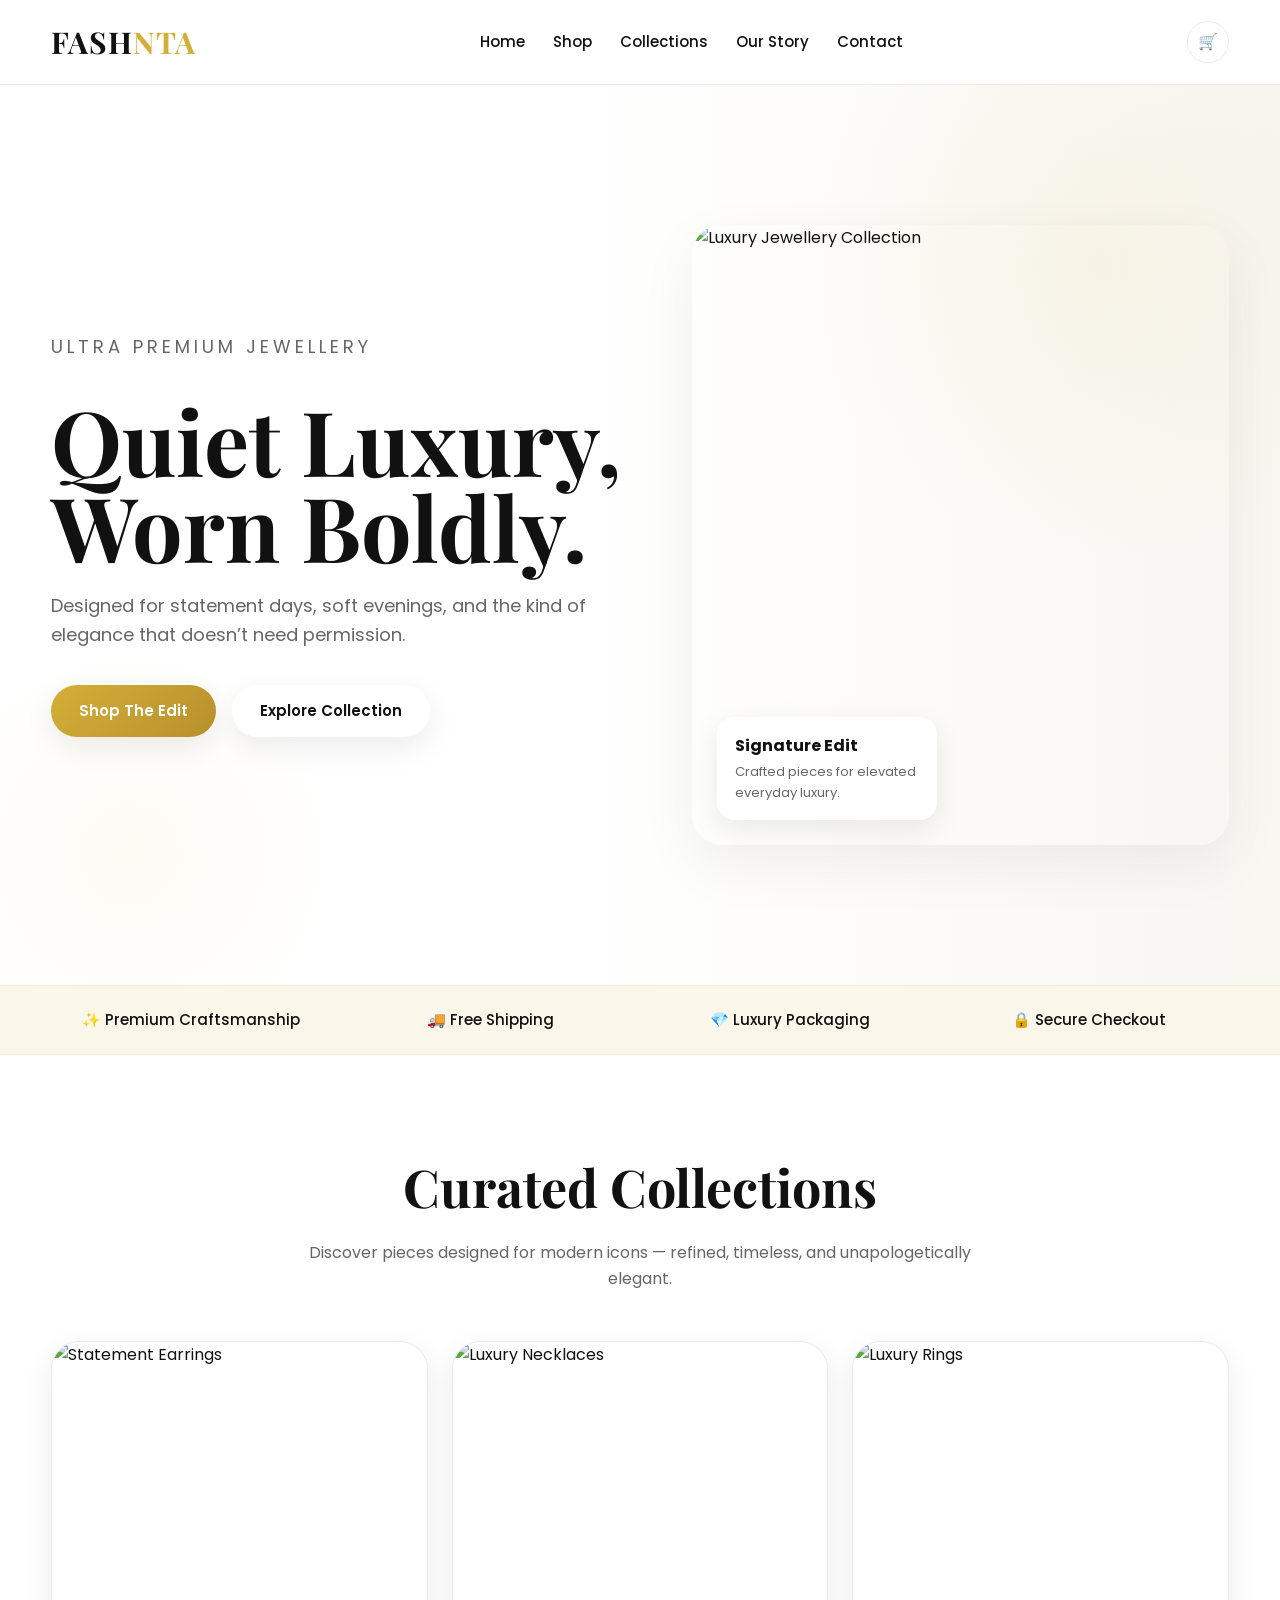
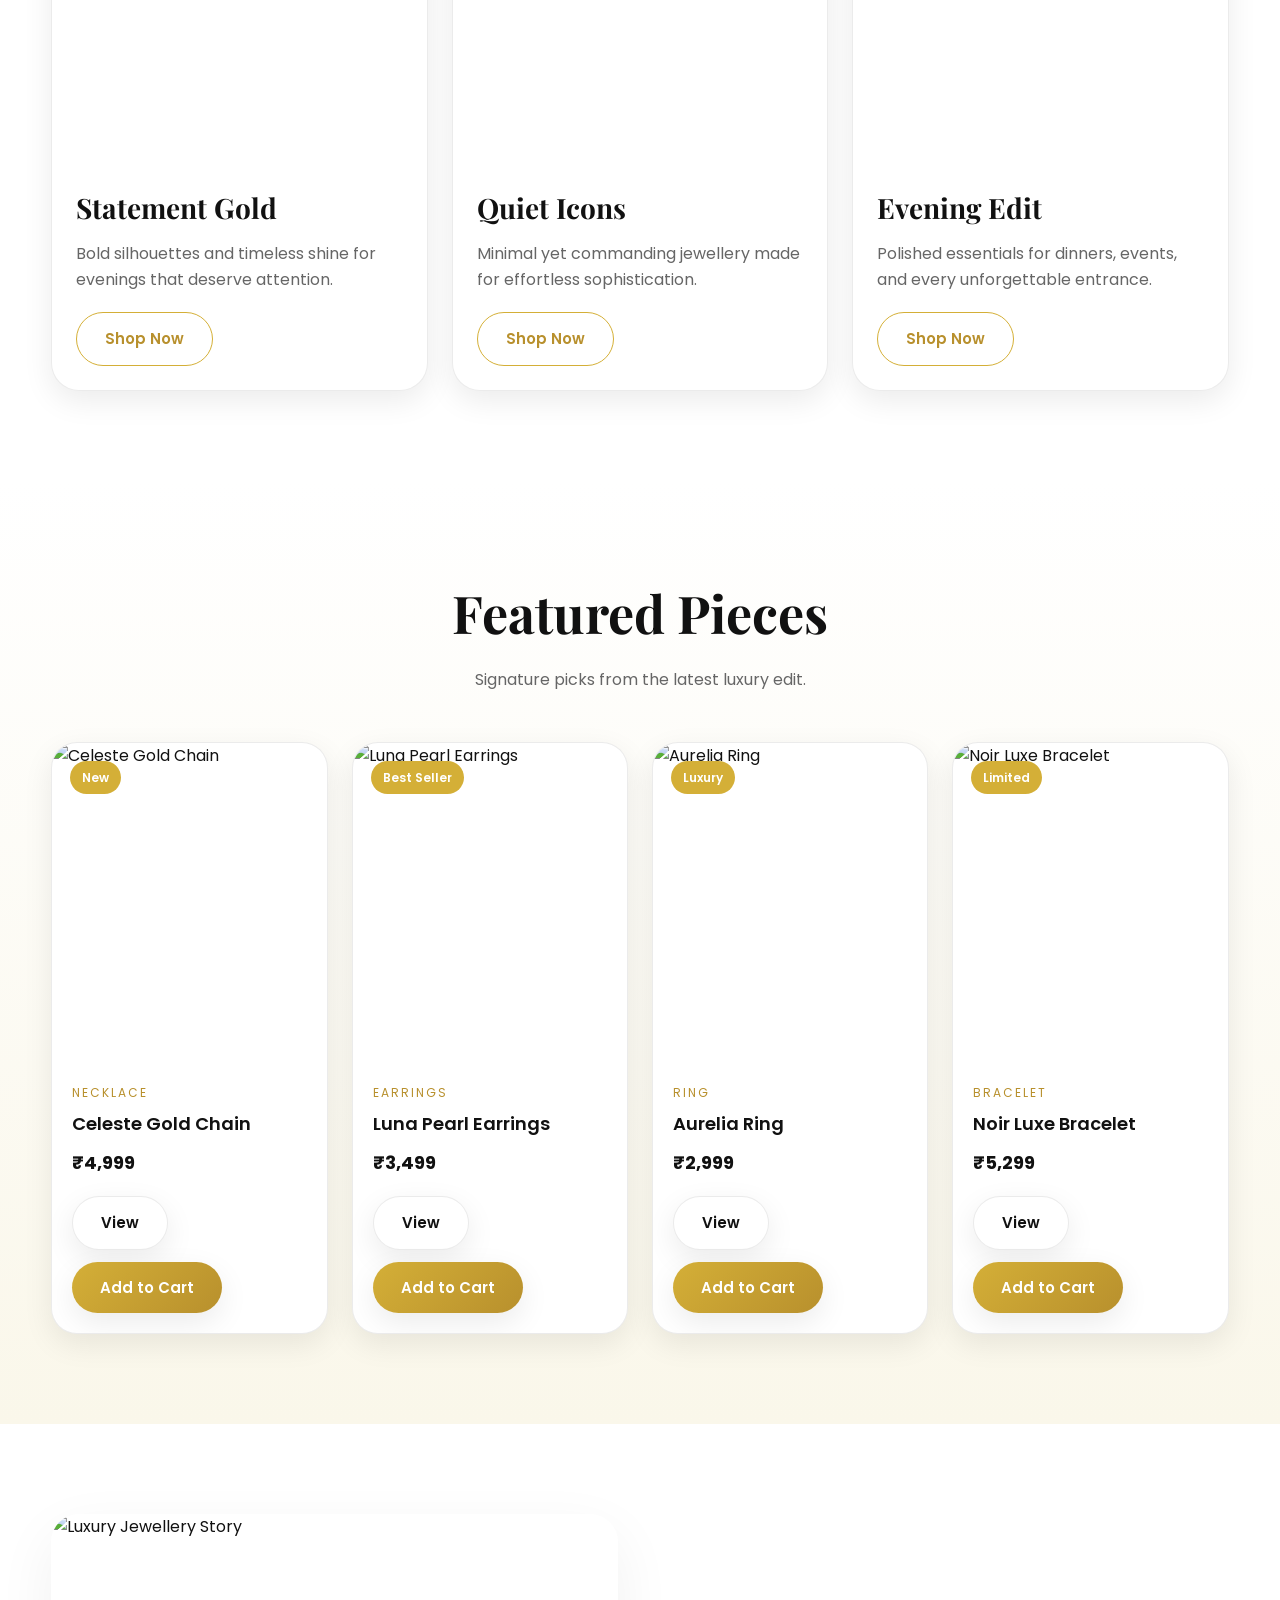
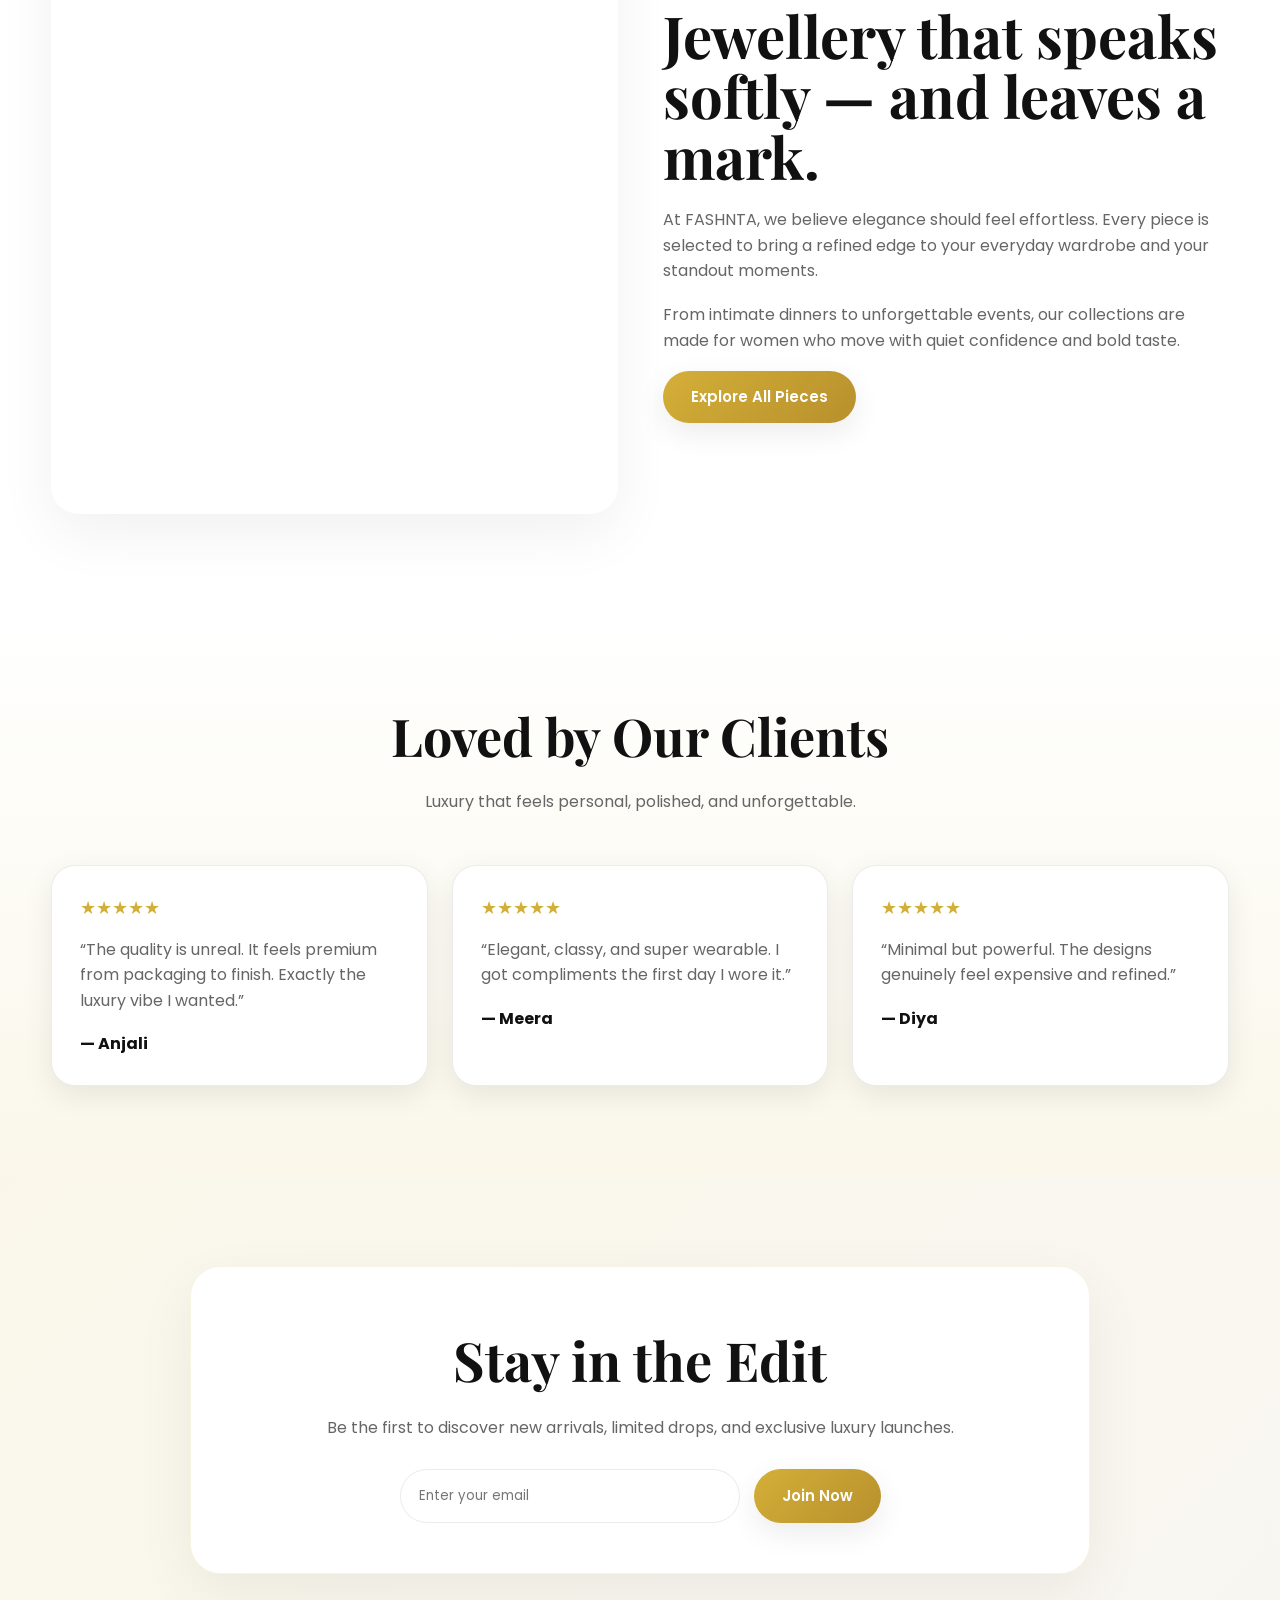
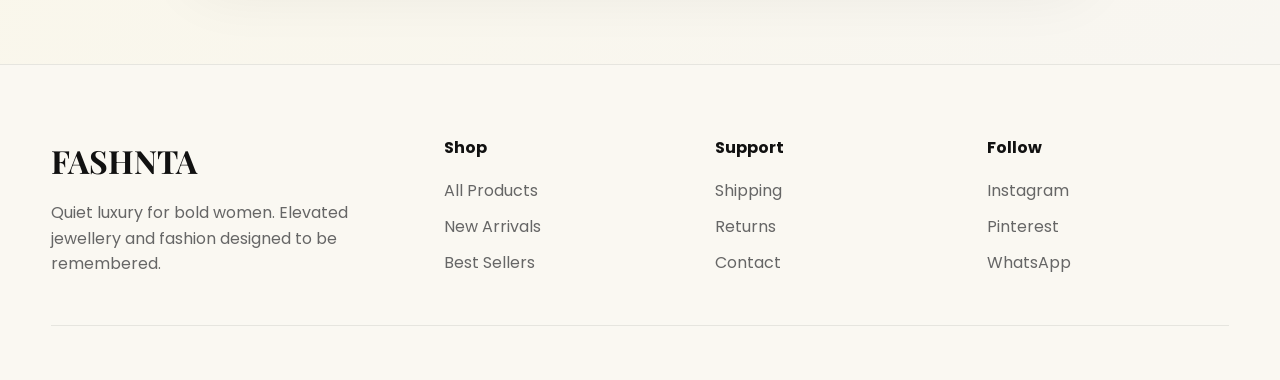
==== index.html @ 9083597f "Update index.html" ====
<!DOCTYPE html>
<html lang="en">
<head>
  <meta charset="UTF-8" />
  <meta name="viewport" content="width=device-width, initial-scale=1.0" />
  <title>FASHNTA | Quiet Luxury Jewellery</title>
  <meta name="description" content="Luxury jewellery and premium fashion pieces crafted for bold elegance." />
  <link rel="stylesheet" href="./style.css">
</head>
<body>

  <!-- =========================
       NAVBAR
  ========================= -->
  <nav class="navbar">
    <div class="nav-inner">
      <a href="index.html" class="logo">FASH<span>NTA</span></a>

      <div class="nav-links">
        <a href="index.html">Home</a>
        <a href="shop.html">Shop</a>
        <a href="#collections">Collections</a>
        <a href="#story">Our Story</a>
        <a href="#contact">Contact</a>
      </div>

      <div class="nav-icons">
        <a href="cart.html" class="nav-icon">🛒</a>
      </div>
    </div>
  </nav>

  <!-- =========================
       HERO
  ========================= -->
  <section class="hero">
    <div class="hero-inner">
      <div class="hero-content fade-up">
        <p class="hero-subtitle">ULTRA PREMIUM JEWELLERY</p>

        <h1>Quiet Luxury,<br>Worn Boldly.</h1>

        <p>
          Designed for statement days, soft evenings, and the kind of elegance
          that doesn’t need permission.
        </p>

        <div class="hero-buttons">
          <a href="shop.html" class="btn btn-primary">Shop The Edit</a>
          <a href="#collections" class="btn btn-secondary">Explore Collection</a>
        </div>
      </div>

      <div class="hero-image fade-up">
        <img src="assets/hero.jpg" alt="Luxury Jewellery Collection" />
        <div class="hero-badge">
          <h4>Signature Edit</h4>
          <p>Crafted pieces for elevated everyday luxury.</p>
        </div>
      </div>
    </div>
  </section>

  <!-- =========================
       FEATURE STRIP
  ========================= -->
  <section class="features-strip">
    <div class="features-grid">
      <div class="feature-item">✨ Premium Craftsmanship</div>
      <div class="feature-item">🚚 Free Shipping</div>
      <div class="feature-item">💎 Luxury Packaging</div>
      <div class="feature-item">🔒 Secure Checkout</div>
    </div>
  </section>

  <!-- =========================
       COLLECTIONS
  ========================= -->
  <section class="section" id="collections">
    <div class="container">
      <h2 class="section-title">Curated Collections</h2>
      <p class="section-subtitle">
        Discover pieces designed for modern icons — refined, timeless, and unapologetically elegant.
      </p>

      <div class="collections-grid">
        <div class="collection-card fade-up">
          <img src="assets/collection1.jpg" alt="Statement Earrings" />
          <div class="collection-content">
            <h3>Statement Gold</h3>
            <p>Bold silhouettes and timeless shine for evenings that deserve attention.</p>
            <a href="shop.html" class="btn btn-outline">Shop Now</a>
          </div>
        </div>

        <div class="collection-card fade-up">
          <img src="assets/collection2.jpg" alt="Luxury Necklaces" />
          <div class="collection-content">
            <h3>Quiet Icons</h3>
            <p>Minimal yet commanding jewellery made for effortless sophistication.</p>
            <a href="shop.html" class="btn btn-outline">Shop Now</a>
          </div>
        </div>

        <div class="collection-card fade-up">
          <img src="assets/collection3.jpg" alt="Luxury Rings" />
          <div class="collection-content">
            <h3>Evening Edit</h3>
            <p>Polished essentials for dinners, events, and every unforgettable entrance.</p>
            <a href="shop.html" class="btn btn-outline">Shop Now</a>
          </div>
        </div>
      </div>
    </div>
  </section>

  <!-- =========================
       FEATURED PRODUCTS
  ========================= -->
  <section class="section story-section">
    <div class="container">
      <h2 class="section-title">Featured Pieces</h2>
      <p class="section-subtitle">
        Signature picks from the latest luxury edit.
      </p>

      <div class="products-grid">
        <div class="product-card fade-up">
          <span class="product-badge">New</span>
          <img src="assets/product1.jpg" alt="Celeste Gold Chain" />
          <div class="product-info">
            <p class="product-category">Necklace</p>
            <h3 class="product-title">Celeste Gold Chain</h3>
            <p class="product-price">₹4,999</p>
            <div class="product-actions">
              <a href="product.html" class="btn btn-secondary">View</a>
              <button class="btn btn-primary">Add to Cart</button>
            </div>
          </div>
        </div>

        <div class="product-card fade-up">
          <span class="product-badge">Best Seller</span>
          <img src="assets/product2.jpg" alt="Luna Pearl Earrings" />
          <div class="product-info">
            <p class="product-category">Earrings</p>
            <h3 class="product-title">Luna Pearl Earrings</h3>
            <p class="product-price">₹3,499</p>
            <div class="product-actions">
              <a href="product.html" class="btn btn-secondary">View</a>
              <button class="btn btn-primary">Add to Cart</button>
            </div>
          </div>
        </div>

        <div class="product-card fade-up">
          <span class="product-badge">Luxury</span>
          <img src="assets/product3.jpg" alt="Aurelia Ring" />
          <div class="product-info">
            <p class="product-category">Ring</p>
            <h3 class="product-title">Aurelia Ring</h3>
            <p class="product-price">₹2,999</p>
            <div class="product-actions">
              <a href="product.html" class="btn btn-secondary">View</a>
              <button class="btn btn-primary">Add to Cart</button>
            </div>
          </div>
        </div>

        <div class="product-card fade-up">
          <span class="product-badge">Limited</span>
          <img src="assets/product4.jpg" alt="Noir Luxe Bracelet" />
          <div class="product-info">
            <p class="product-category">Bracelet</p>
            <h3 class="product-title">Noir Luxe Bracelet</h3>
            <p class="product-price">₹5,299</p>
            <div class="product-actions">
              <a href="product.html" class="btn btn-secondary">View</a>
              <button class="btn btn-primary">Add to Cart</button>
            </div>
          </div>
        </div>
      </div>
    </div>
  </section>

  <!-- =========================
       STORY SECTION
  ========================= -->
  <section class="section" id="story">
    <div class="container">
      <div class="story-grid">
        <div class="story-image fade-up">
          <img src="assets/story.jpg" alt="Luxury Jewellery Story" />
        </div>

        <div class="story-content fade-up">
          <h2>Jewellery that speaks softly — and leaves a mark.</h2>
          <p>
            At FASHNTA, we believe elegance should feel effortless. Every piece is selected to bring a refined edge to your everyday wardrobe and your standout moments.
          </p>
          <p>
            From intimate dinners to unforgettable events, our collections are made for women who move with quiet confidence and bold taste.
          </p>
          <a href="shop.html" class="btn btn-primary">Explore All Pieces</a>
        </div>
      </div>
    </div>
  </section>

  <!-- =========================
       TESTIMONIALS
  ========================= -->
  <section class="section story-section">
    <div class="container">
      <h2 class="section-title">Loved by Our Clients</h2>
      <p class="section-subtitle">
        Luxury that feels personal, polished, and unforgettable.
      </p>

      <div class="testimonials-grid">
        <div class="testimonial-card fade-up">
          <div class="testimonial-stars">★★★★★</div>
          <p>
            “The quality is unreal. It feels premium from packaging to finish. Exactly the luxury vibe I wanted.”
          </p>
          <h4>— Anjali</h4>
        </div>

        <div class="testimonial-card fade-up">
          <div class="testimonial-stars">★★★★★</div>
          <p>
            “Elegant, classy, and super wearable. I got compliments the first day I wore it.”
          </p>
          <h4>— Meera</h4>
        </div>

        <div class="testimonial-card fade-up">
          <div class="testimonial-stars">★★★★★</div>
          <p>
            “Minimal but powerful. The designs genuinely feel expensive and refined.”
          </p>
          <h4>— Diya</h4>
        </div>
      </div>
    </div>
  </section>

  <!-- =========================
       NEWSLETTER
  ========================= -->
  <section class="section newsletter" id="contact">
    <div class="container">
      <div class="newsletter-box fade-up">
        <h2>Stay in the Edit</h2>
        <p>
          Be the first to discover new arrivals, limited drops, and exclusive luxury launches.
        </p>

        <form class="newsletter-form">
          <input type="email" placeholder="Enter your email" />
          <button type="submit" class="btn btn-primary">Join Now</button>
        </form>
      </div>
    </div>
  </section>

  <!-- =========================
       FOOTER
  ========================= -->
  <footer>
    <div class="footer-grid">
      <div class="footer-brand">
        <h2>FASHNTA</h2>
        <p>
          Quiet luxury for bold women. Elevated jewellery and fashion designed to be remembered.
        </p>
      </div>

      <div class="footer-col">
        <h4>Shop</h4>
        <a href="shop.html">All Products</a>
        <a href="#">New Arrivals</a>
        <a href="#">Best Sellers</a>
      </div>

      <div class="footer-col">
        <h4>Support</h4>
        <a href="#">Shipping</a>
        <a href="#">Returns</a>
        <a href="#">Contact</a>
      </div>

      <div class="footer-col">
        <h4>Follow</h4>
        <a href="#">Instagram</a>
        <a href="#">Pinterest</a>
        <a href="#">WhatsApp</a>
      </div>
    </div>

    <div class="footer-bottom">
      <p id="secretAdminTrigger" style="cursor: default;">© 2026 FASHNSTA</p>
    </div>
  </footer>

  <!-- =========================
       SECRET ADMIN LOGIN
  ========================= -->
  <script>
    let adminClickCount = 0;
    const secretTrigger = document.getElementById("secretAdminTrigger");

    if (secretTrigger) {
      secretTrigger.addEventListener("click", () => {
        adminClickCount++;

        if (adminClickCount >= 5) {
          window.location.href = "admin-login.html";
        }

        setTimeout(() => {
          adminClickCount = 0;
        }, 3000);
      });
    }
  </script>
<script>
document.addEventListener("DOMContentLoaded", () => {
  let clickCount = 0;
  let timer;

  const trigger = document.getElementById("secretAdminTrigger");

  if (trigger) {
    trigger.addEventListener("click", () => {
      clickCount++;

      clearTimeout(timer);
      timer = setTimeout(() => {
        clickCount = 0;
      }, 1500);

      if (clickCount >= 5) {
        clickCount = 0;
        window.location.href = "admin.html";
      }
    });
  }
});
</script>
</body>
</html>
---- style.css ----
/* =========================
   FASHNTA / LUXURY JEWELLERY
   FULL WHITE + GOLD CSS
========================= */

@import url('https://fonts.googleapis.com/css2?family=Playfair+Display:wght@500;600;700;800&family=Poppins:wght@300;400;500;600;700&display=swap');

:root {
  --bg: #ffffff;
  --bg-soft: #f8f6f1;
  --bg-gold-soft: #faf7ea;
  --text: #111111;
  --text-light: #666666;
  --text-fade: #888888;
  --gold: #d4af37;
  --gold-dark: #b8902d;
  --gold-soft: #e9d28b;
  --white: #ffffff;
  --black: #000000;
  --border: rgba(0, 0, 0, 0.08);
  --shadow: 0 10px 30px rgba(0, 0, 0, 0.08);
  --shadow-soft: 0 20px 60px rgba(0, 0, 0, 0.06);
  --radius: 22px;
  --transition: all 0.3s ease;
}

/* =========================
   RESET
========================= */
* {
  margin: 0;
  padding: 0;
  box-sizing: border-box;
}

html {
  scroll-behavior: smooth;
}

body {
  font-family: 'Poppins', sans-serif;
  background: var(--bg);
  color: var(--text);
  overflow-x: hidden;
  line-height: 1.6;
}

img {
  width: 100%;
  display: block;
  object-fit: cover;
}

a {
  text-decoration: none;
  color: inherit;
}

ul {
  list-style: none;
}

button,
input,
textarea,
select {
  font-family: inherit;
}

/* =========================
   GLOBAL CONTAINER
========================= */
.container {
  width: min(1200px, 92%);
  margin: 0 auto;
}

.section {
  padding: 90px 0;
}

.section-title {
  font-family: 'Playfair Display', serif;
  font-size: clamp(32px, 5vw, 52px);
  color: var(--text);
  margin-bottom: 12px;
  text-align: center;
}

.section-subtitle {
  text-align: center;
  max-width: 720px;
  margin: 0 auto 50px;
  color: var(--text-light);
  font-size: 16px;
}

/* =========================
   NAVBAR
========================= */
.navbar {
  width: 100%;
  position: sticky;
  top: 0;
  z-index: 999;
  background: rgba(255, 255, 255, 0.92);
  backdrop-filter: blur(12px);
  border-bottom: 1px solid var(--border);
}

.nav-inner {
  width: min(1200px, 92%);
  margin: 0 auto;
  display: flex;
  align-items: center;
  justify-content: space-between;
  padding: 18px 0;
}

.logo {
  font-family: 'Playfair Display', serif;
  font-size: 30px;
  font-weight: 700;
  color: var(--text);
  letter-spacing: 1px;
}

.logo span {
  color: var(--gold);
}

.nav-links {
  display: flex;
  align-items: center;
  gap: 28px;
}

.nav-links a {
  color: var(--text);
  font-size: 15px;
  font-weight: 500;
  transition: var(--transition);
}

.nav-links a:hover {
  color: var(--gold-dark);
}

.nav-icons {
  display: flex;
  align-items: center;
  gap: 16px;
}

.nav-icon {
  width: 42px;
  height: 42px;
  border-radius: 50%;
  border: 1px solid var(--border);
  display: grid;
  place-items: center;
  background: var(--white);
  transition: var(--transition);
  cursor: pointer;
}

.nav-icon:hover {
  background: var(--bg-gold-soft);
  border-color: rgba(212, 175, 55, 0.3);
}

/* =========================
   BUTTONS
========================= */
.btn,
button,
.hero-buttons a {
  display: inline-flex;
  align-items: center;
  justify-content: center;
  padding: 14px 28px;
  border-radius: 999px;
  font-weight: 600;
  font-size: 15px;
  border: none;
  cursor: pointer;
  transition: var(--transition);
}

.btn-primary {
  background: linear-gradient(135deg, var(--gold), var(--gold-dark));
  color: var(--white);
  box-shadow: var(--shadow);
}

.btn-primary:hover {
  transform: translateY(-3px);
  opacity: 0.95;
}

.btn-secondary {
  background: var(--white);
  color: var(--text);
  border: 1px solid var(--border);
  box-shadow: var(--shadow);
}

.btn-secondary:hover {
  background: var(--bg-soft);
  transform: translateY(-3px);
}

.btn-outline {
  background: transparent;
  border: 1px solid var(--gold);
  color: var(--gold-dark);
}

.btn-outline:hover {
  background: var(--gold);
  color: var(--white);
}

/* =========================
   HERO
========================= */
.hero {
  min-height: 100vh;
  display: flex;
  align-items: center;
  background: linear-gradient(to right, #ffffff 45%, #f8f6f1 100%);
  position: relative;
  overflow: hidden;
}

.hero::before {
  content: "";
  position: absolute;
  width: 600px;
  height: 600px;
  background: radial-gradient(circle, rgba(212, 175, 55, 0.08), transparent 70%);
  top: -120px;
  right: -120px;
  border-radius: 50%;
  z-index: 0;
}

.hero::after {
  content: "";
  position: absolute;
  width: 420px;
  height: 420px;
  background: radial-gradient(circle, rgba(212, 175, 55, 0.06), transparent 70%);
  bottom: -80px;
  left: -80px;
  border-radius: 50%;
  z-index: 0;
}

.hero-inner {
  width: min(1200px, 92%);
  margin: 0 auto;
  display: grid;
  grid-template-columns: 1.1fr 1fr;
  gap: 50px;
  align-items: center;
  position: relative;
  z-index: 1;
  padding: 80px 0;
}

.hero-content {
  max-width: 700px;
}

.hero-subtitle {
  letter-spacing: 4px;
  font-size: 13px;
  text-transform: uppercase;
  color: var(--gold-dark);
  margin-bottom: 24px;
}

.hero h1 {
  font-family: 'Playfair Display', serif;
  font-size: clamp(52px, 7vw, 92px);
  line-height: 0.95;
  margin-bottom: 24px;
  color: var(--text);
}

.hero p {
  font-size: 18px;
  color: var(--text-light);
  max-width: 560px;
  margin-bottom: 36px;
}

.hero-buttons {
  display: flex;
  gap: 16px;
  flex-wrap: wrap;
}

.hero-image {
  position: relative;
}

.hero-image img {
  border-radius: 30px;
  box-shadow: var(--shadow-soft);
  min-height: 620px;
  object-fit: cover;
}

.hero-badge {
  position: absolute;
  bottom: 25px;
  left: 25px;
  background: rgba(255, 255, 255, 0.92);
  backdrop-filter: blur(10px);
  padding: 16px 18px;
  border-radius: 18px;
  box-shadow: var(--shadow);
  max-width: 220px;
}

.hero-badge h4 {
  font-size: 16px;
  margin-bottom: 4px;
  color: var(--text);
}

.hero-badge p {
  font-size: 13px;
  color: var(--text-light);
  margin: 0;
}

/* =========================
   FEATURE STRIP
========================= */
.features-strip {
  background: var(--bg-gold-soft);
  border-top: 1px solid rgba(212, 175, 55, 0.15);
  border-bottom: 1px solid rgba(212, 175, 55, 0.15);
}

.features-grid {
  width: min(1200px, 92%);
  margin: 0 auto;
  display: grid;
  grid-template-columns: repeat(4, 1fr);
  gap: 20px;
  padding: 22px 0;
}

.feature-item {
  text-align: center;
  font-size: 15px;
  color: var(--text);
  font-weight: 500;
}

/* =========================
   COLLECTIONS / CATEGORIES
========================= */
.collections-grid {
  display: grid;
  grid-template-columns: repeat(3, 1fr);
  gap: 24px;
}

.collection-card {
  background: var(--white);
  border-radius: 28px;
  overflow: hidden;
  border: 1px solid var(--border);
  box-shadow: var(--shadow);
  transition: var(--transition);
}

.collection-card:hover {
  transform: translateY(-8px);
}

.collection-card img {
  height: 420px;
}

.collection-content {
  padding: 24px;
}

.collection-content h3 {
  font-family: 'Playfair Display', serif;
  font-size: 28px;
  margin-bottom: 10px;
  color: var(--text);
}

.collection-content p {
  color: var(--text-light);
  margin-bottom: 20px;
}

/* =========================
   PRODUCTS
========================= */
.products-grid {
  display: grid;
  grid-template-columns: repeat(4, 1fr);
  gap: 24px;
}

.product-card {
  background: var(--white);
  border-radius: 26px;
  overflow: hidden;
  border: 1px solid var(--border);
  box-shadow: var(--shadow);
  transition: var(--transition);
  position: relative;
}

.product-card:hover {
  transform: translateY(-8px);
}

.product-badge {
  position: absolute;
  top: 18px;
  left: 18px;
  background: var(--gold);
  color: var(--white);
  font-size: 12px;
  font-weight: 600;
  padding: 7px 12px;
  border-radius: 999px;
  z-index: 2;
}

.product-card img {
  height: 320px;
}

.product-info {
  padding: 20px;
}

.product-category {
  font-size: 12px;
  text-transform: uppercase;
  letter-spacing: 2px;
  color: var(--gold-dark);
  margin-bottom: 8px;
}

.product-title {
  font-size: 18px;
  font-weight: 600;
  color: var(--text);
  margin-bottom: 10px;
}

.product-price {
  font-size: 18px;
  font-weight: 700;
  color: var(--text);
  margin-bottom: 18px;
}

.product-actions {
  display: flex;
  gap: 12px;
  flex-wrap: wrap;
}

/* =========================
   STORY / ABOUT
========================= */
.story-section {
  background: linear-gradient(180deg, #fff, #faf7ea);
}

.story-grid {
  display: grid;
  grid-template-columns: 1fr 1fr;
  gap: 45px;
  align-items: center;
}

.story-image img {
  border-radius: 28px;
  min-height: 600px;
  box-shadow: var(--shadow-soft);
}

.story-content h2 {
  font-family: 'Playfair Display', serif;
  font-size: clamp(34px, 5vw, 58px);
  line-height: 1.05;
  margin-bottom: 20px;
}

.story-content p {
  color: var(--text-light);
  margin-bottom: 18px;
  font-size: 16px;
}

/* =========================
   TESTIMONIALS
========================= */
.testimonials-grid {
  display: grid;
  grid-template-columns: repeat(3, 1fr);
  gap: 24px;
}

.testimonial-card {
  background: var(--white);
  border-radius: 24px;
  padding: 28px;
  border: 1px solid var(--border);
  box-shadow: var(--shadow);
}

.testimonial-stars {
  color: var(--gold);
  font-size: 18px;
  margin-bottom: 14px;
}

.testimonial-card p {
  color: var(--text-light);
  margin-bottom: 18px;
}

.testimonial-card h4 {
  color: var(--text);
  font-size: 16px;
}

/* =========================
   NEWSLETTER
========================= */
.newsletter {
  background: linear-gradient(135deg, #faf7ea, #f8f6f1);
}

.newsletter-box {
  max-width: 900px;
  margin: 0 auto;
  background: var(--white);
  padding: 50px 40px;
  border-radius: 30px;
  text-align: center;
  border: 1px solid rgba(212, 175, 55, 0.15);
  box-shadow: var(--shadow-soft);
}

.newsletter-box h2 {
  font-family: 'Playfair Display', serif;
  font-size: clamp(32px, 5vw, 54px);
  margin-bottom: 12px;
}

.newsletter-box p {
  color: var(--text-light);
  margin-bottom: 28px;
}

.newsletter-form {
  display: flex;
  gap: 14px;
  justify-content: center;
  flex-wrap: wrap;
}

.newsletter-form input {
  width: 340px;
  max-width: 100%;
  padding: 16px 18px;
  border-radius: 999px;
  border: 1px solid var(--border);
  outline: none;
  background: var(--bg);
  color: var(--text);
}

/* =========================
   FOOTER
========================= */
footer {
  background: #faf8f2;
  border-top: 1px solid var(--border);
  padding: 70px 0 30px;
}

.footer-grid {
  width: min(1200px, 92%);
  margin: 0 auto;
  display: grid;
  grid-template-columns: 1.5fr 1fr 1fr 1fr;
  gap: 30px;
}

.footer-brand h2 {
  font-family: 'Playfair Display', serif;
  font-size: 32px;
  margin-bottom: 14px;
}

.footer-brand p {
  color: var(--text-light);
  max-width: 320px;
}

.footer-col h4 {
  font-size: 16px;
  margin-bottom: 18px;
  color: var(--text);
}

.footer-col a {
  display: block;
  color: var(--text-light);
  margin-bottom: 10px;
  transition: var(--transition);
}

.footer-col a:hover {
  color: var(--gold-dark);
}

.footer-bottom {
  width: min(1200px, 92%);
  margin: 40px auto 0;
  padding-top: 24px;
  border-top: 1px solid var(--border);
  text-align: center;
  color: var(--text-fade);
  font-size: 14px;
}

/* =========================
   SECRET ADMIN TRIGGER
========================= */
#secretAdminTrigger {
  cursor: default;
  transition: var(--transition);
}

#secretAdminTrigger:hover {
  color: var(--gold-dark);
}

/* =========================
   SHOP PAGE
========================= */
.page-hero {
  padding: 100px 0 60px;
  background: linear-gradient(180deg, #fff, #faf7ea);
  text-align: center;
}

.page-hero h1 {
  font-family: 'Playfair Display', serif;
  font-size: clamp(38px, 6vw, 68px);
  margin-bottom: 12px;
}

.page-hero p {
  color: var(--text-light);
  max-width: 700px;
  margin: 0 auto;
}

.filters-bar {
  display: flex;
  flex-wrap: wrap;
  gap: 16px;
  justify-content: space-between;
  align-items: center;
  margin-bottom: 30px;
}

.filters-bar select,
.filters-bar input {
  padding: 14px 16px;
  border-radius: 14px;
  border: 1px solid var(--border);
  background: var(--white);
  color: var(--text);
  outline: none;
}

/* =========================
   PRODUCT DETAIL
========================= */
.product-detail {
  padding: 90px 0;
}

.product-detail-grid {
  display: grid;
  grid-template-columns: 1fr 1fr;
  gap: 45px;
  align-items: start;
}

.product-gallery img {
  border-radius: 28px;
  box-shadow: var(--shadow-soft);
  min-height: 620px;
}

.product-detail-info h1 {
  font-family: 'Playfair Display', serif;
  font-size: clamp(34px, 5vw, 58px);
  margin-bottom: 14px;
}

.product-detail-price {
  font-size: 28px;
  font-weight: 700;
  color: var(--gold-dark);
  margin-bottom: 20px;
}

.product-detail-info p {
  color: var(--text-light);
  margin-bottom: 18px;
}

.qty-wrap {
  display: flex;
  align-items: center;
  gap: 14px;
  margin: 25px 0;
}

.qty-wrap input {
  width: 80px;
  padding: 12px;
  border-radius: 12px;
  border: 1px solid var(--border);
  text-align: center;
}

/* =========================
   CART / CHECKOUT
========================= */
.checkout-section,
.cart-section {
  padding: 80px 0;
}

.checkout-grid,
.cart-grid {
  display: grid;
  grid-template-columns: 1.1fr 0.9fr;
  gap: 30px;
}

.checkout-card,
.cart-card,
.summary-card {
  background: var(--white);
  border-radius: 26px;
  border: 1px solid var(--border);
  box-shadow: var(--shadow);
  padding: 28px;
}

.checkout-card h2,
.summary-card h2,
.cart-card h2 {
  font-family: 'Playfair Display', serif;
  margin-bottom: 20px;
}

.checkout-card input,
.checkout-card textarea,
.checkout-card select {
  width: 100%;
  padding: 15px 16px;
  margin-bottom: 14px;
  border-radius: 14px;
  border: 1px solid var(--border);
  outline: none;
  background: var(--bg);
}

.summary-row {
  display: flex;
  justify-content: space-between;
  margin-bottom: 14px;
  color: var(--text-light);
}

.summary-total {
  display: flex;
  justify-content: space-between;
  font-size: 20px;
  font-weight: 700;
  margin-top: 22px;
  padding-top: 18px;
  border-top: 1px solid var(--border);
  color: var(--text);
}

/* =========================
   ANIMATIONS
========================= */
.fade-up {
  opacity: 0;
  transform: translateY(40px);
  animation: fadeUp 0.8s ease forwards;
}

@keyframes fadeUp {
  to {
    opacity: 1;
    transform: translateY(0);
  }
}

/* =========================
   RESPONSIVE
========================= */
@media (max-width: 1100px) {
  .hero-inner,
  .story-grid,
  .product-detail-grid,
  .checkout-grid,
  .cart-grid {
    grid-template-columns: 1fr;
  }

  .products-grid {
    grid-template-columns: repeat(3, 1fr);
  }

  .collections-grid,
  .testimonials-grid {
    grid-template-columns: repeat(2, 1fr);
  }

  .footer-grid {
    grid-template-columns: repeat(2, 1fr);
  }

  .hero-image img,
  .story-image img,
  .product-gallery img {
    min-height: 500px;
  }
}

@media (max-width: 768px) {
  .nav-inner {
    flex-wrap: wrap;
    gap: 16px;
  }

  .nav-links {
    gap: 16px;
    flex-wrap: wrap;
  }

  .hero {
    min-height: auto;
  }

  .hero-inner {
    padding: 60px 0;
  }

  .hero h1 {
    font-size: clamp(42px, 11vw, 68px);
  }

  .hero p {
    font-size: 16px;
  }

  .features-grid,
  .products-grid,
  .collections-grid,
  .testimonials-grid,
  .footer-grid {
    grid-template-columns: 1fr;
  }

  .section {
    padding: 70px 0;
  }

  .newsletter-box {
    padding: 36px 22px;
  }

  .hero-image img,
  .story-image img,
  .product-gallery img {
    min-height: 380px;
  }
}

@media (max-width: 480px) {
  .btn,
  button,
  .hero-buttons a {
    width: 100%;
  }

  .hero-buttons {
    flex-direction: column;
  }

  .nav-links {
    display: none;
  }

  .hero-subtitle {
    font-size: 11px;
    letter-spacing: 3px;
  }

  .section-title {
    font-size: 34px;
  }
}
/*********************************
  ADMIN PANEL - FASHNTA
*********************************/

.hidden {
  display: none !important;
}

.admin-body {
  margin: 0;
  padding: 0;
  font-family: Arial, sans-serif;
  background: #ffffff;
  color: #111;
}

/* LOGIN */
.admin-login-screen {
  min-height: 100vh;
  display: flex;
  align-items: center;
  justify-content: center;
  background: linear-gradient(135deg, #ffffff, #f7f2e8);
  padding: 20px;
}

.admin-login-card {
  background: #fff;
  border: 1px solid #d4af37;
  border-radius: 20px;
  padding: 35px;
  width: 100%;
  max-width: 420px;
  box-shadow: 0 10px 35px rgba(0,0,0,0.08);
  text-align: center;
}

.admin-login-card h1 {
  margin-bottom: 10px;
  color: #111;
  font-size: 2rem;
}

.admin-login-card p {
  color: #666;
  margin-bottom: 20px;
}

.admin-login-card input {
  width: 100%;
  padding: 14px 16px;
  margin-bottom: 15px;
  border: 1px solid #ddd;
  border-radius: 12px;
  outline: none;
  font-size: 1rem;
  box-sizing: border-box;
}

.admin-login-card input:focus {
  border-color: #d4af37;
}

.admin-login-card button {
  width: 100%;
  padding: 14px;
  border: none;
  border-radius: 12px;
  background: #d4af37;
  color: #111;
  font-weight: 700;
  font-size: 1rem;
  cursor: pointer;
  transition: 0.3s ease;
}

.admin-login-card button:hover {
  opacity: 0.9;
}

.admin-error {
  color: red;
  margin-top: 12px;
  font-size: 0.95rem;
}

/* PANEL */
.admin-panel {
  padding: 25px;
  background: #fff;
  min-height: 100vh;
}

.admin-header {
  display: flex;
  justify-content: space-between;
  align-items: center;
  gap: 20px;
  margin-bottom: 25px;
  flex-wrap: wrap;
}

.admin-header h1 {
  margin: 0;
  color: #111;
}

.admin-header p {
  margin: 5px 0 0;
  color: #777;
}

.logout-btn {
  padding: 12px 18px;
  border: none;
  border-radius: 12px;
  background: #111;
  color: #fff;
  cursor: pointer;
  font-weight: 600;
}

/* STATS */
.admin-stats {
  display: grid;
  grid-template-columns: repeat(auto-fit, minmax(180px, 1fr));
  gap: 18px;
  margin-bottom: 25px;
}

.stat-card {
  background: #fff;
  border: 1px solid #e8d9a5;
  border-radius: 18px;
  padding: 20px;
  box-shadow: 0 8px 25px rgba(0,0,0,0.04);
}

.stat-card h3 {
  margin: 0 0 10px;
  color: #666;
  font-size: 1rem;
}

.stat-card p {
  margin: 0;
  font-size: 2rem;
  font-weight: bold;
  color: #111;
}

/* TOOLBAR */
.admin-toolbar {
  display: flex;
  gap: 15px;
  flex-wrap: wrap;
  margin-bottom: 20px;
}

.admin-toolbar input {
  flex: 1;
  min-width: 250px;
  padding: 14px 16px;
  border: 1px solid #ddd;
  border-radius: 12px;
  outline: none;
}

.admin-toolbar button {
  padding: 14px 20px;
  border: none;
  border-radius: 12px;
  background: #d4af37;
  color: #111;
  font-weight: 700;
  cursor: pointer;
}

/* TABLE */
.orders-table-wrap {
  width: 100%;
  overflow-x: auto;
  border: 1px solid #eee;
  border-radius: 18px;
  background: #fff;
  box-shadow: 0 8px 25px rgba(0,0,0,0.04);
}

.orders-table {
  width: 100%;
  border-collapse: collapse;
  min-width: 1200px;
}

.orders-table thead {
  background: #111;
  color: #fff;
}

.orders-table th,
.orders-table td {
  padding: 15px;
  text-align: left;
  border-bottom: 1px solid #f0f0f0;
  vertical-align: top;
}

.orders-table tbody tr:hover {
  background: #faf8f2;
}

.empty-row {
  text-align: center;
  color: #777;
  padding: 40px !important;
}

/* ACTIONS */
.status-select {
  padding: 10px 12px;
  border-radius: 10px;
  border: 1px solid #ddd;
  outline: none;
}

.action-buttons {
  display: flex;
  gap: 10px;
}

.delete-btn {
  padding: 10px 14px;
  border: none;
  border-radius: 10px;
  background: #d9534f;
  color: white;
  cursor: pointer;
  font-weight: 600;
}

/* MOBILE */
@media (max-width: 768px) {
  .admin-panel {
    padding: 16px;
  }

  .admin-login-card {
    padding: 25px;
  }

  .stat-card p {
    font-size: 1.6rem;
  }
}
#secretAdminTrigger {
  position: fixed;
  bottom: 5px;
  right: 5px;
  width: 15px;
  height: 15px;
  opacity: 0;
  z-index: 9999;
}
.admin-hidden {
  display: none !important;
}
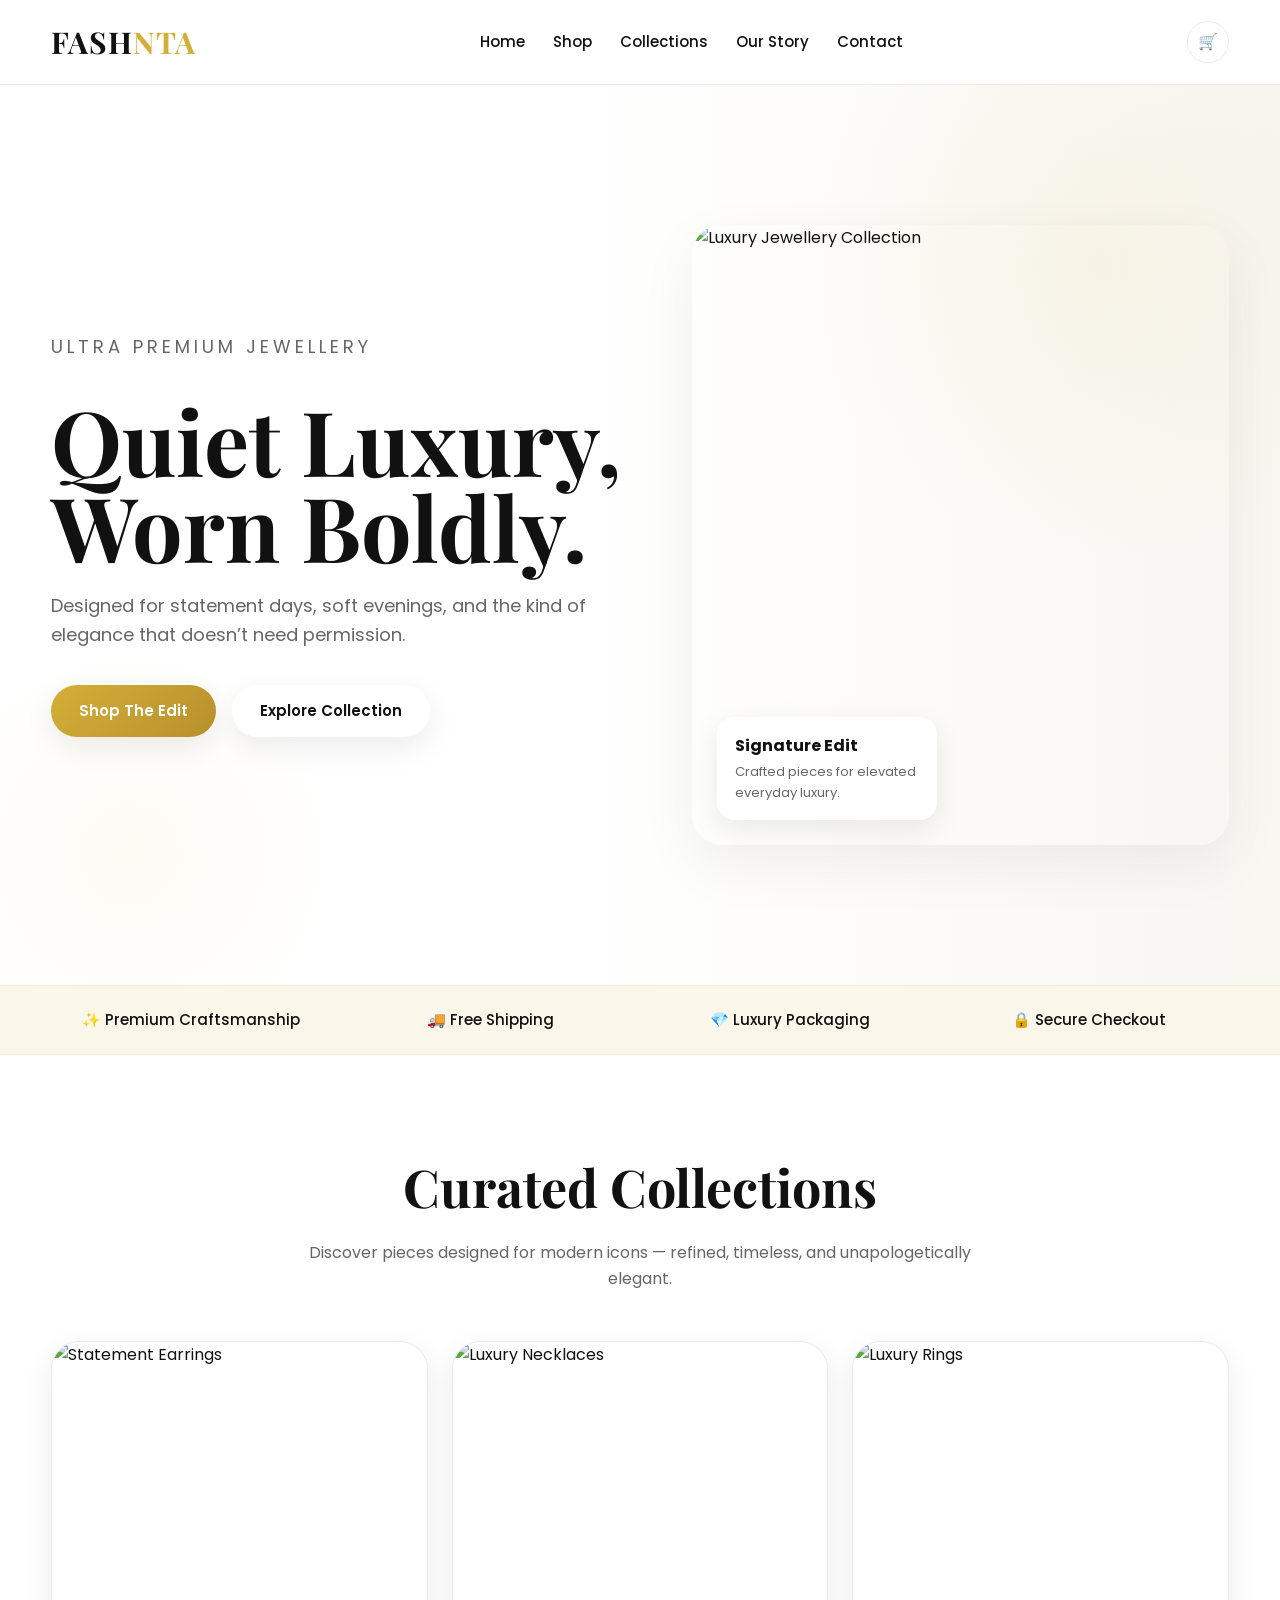
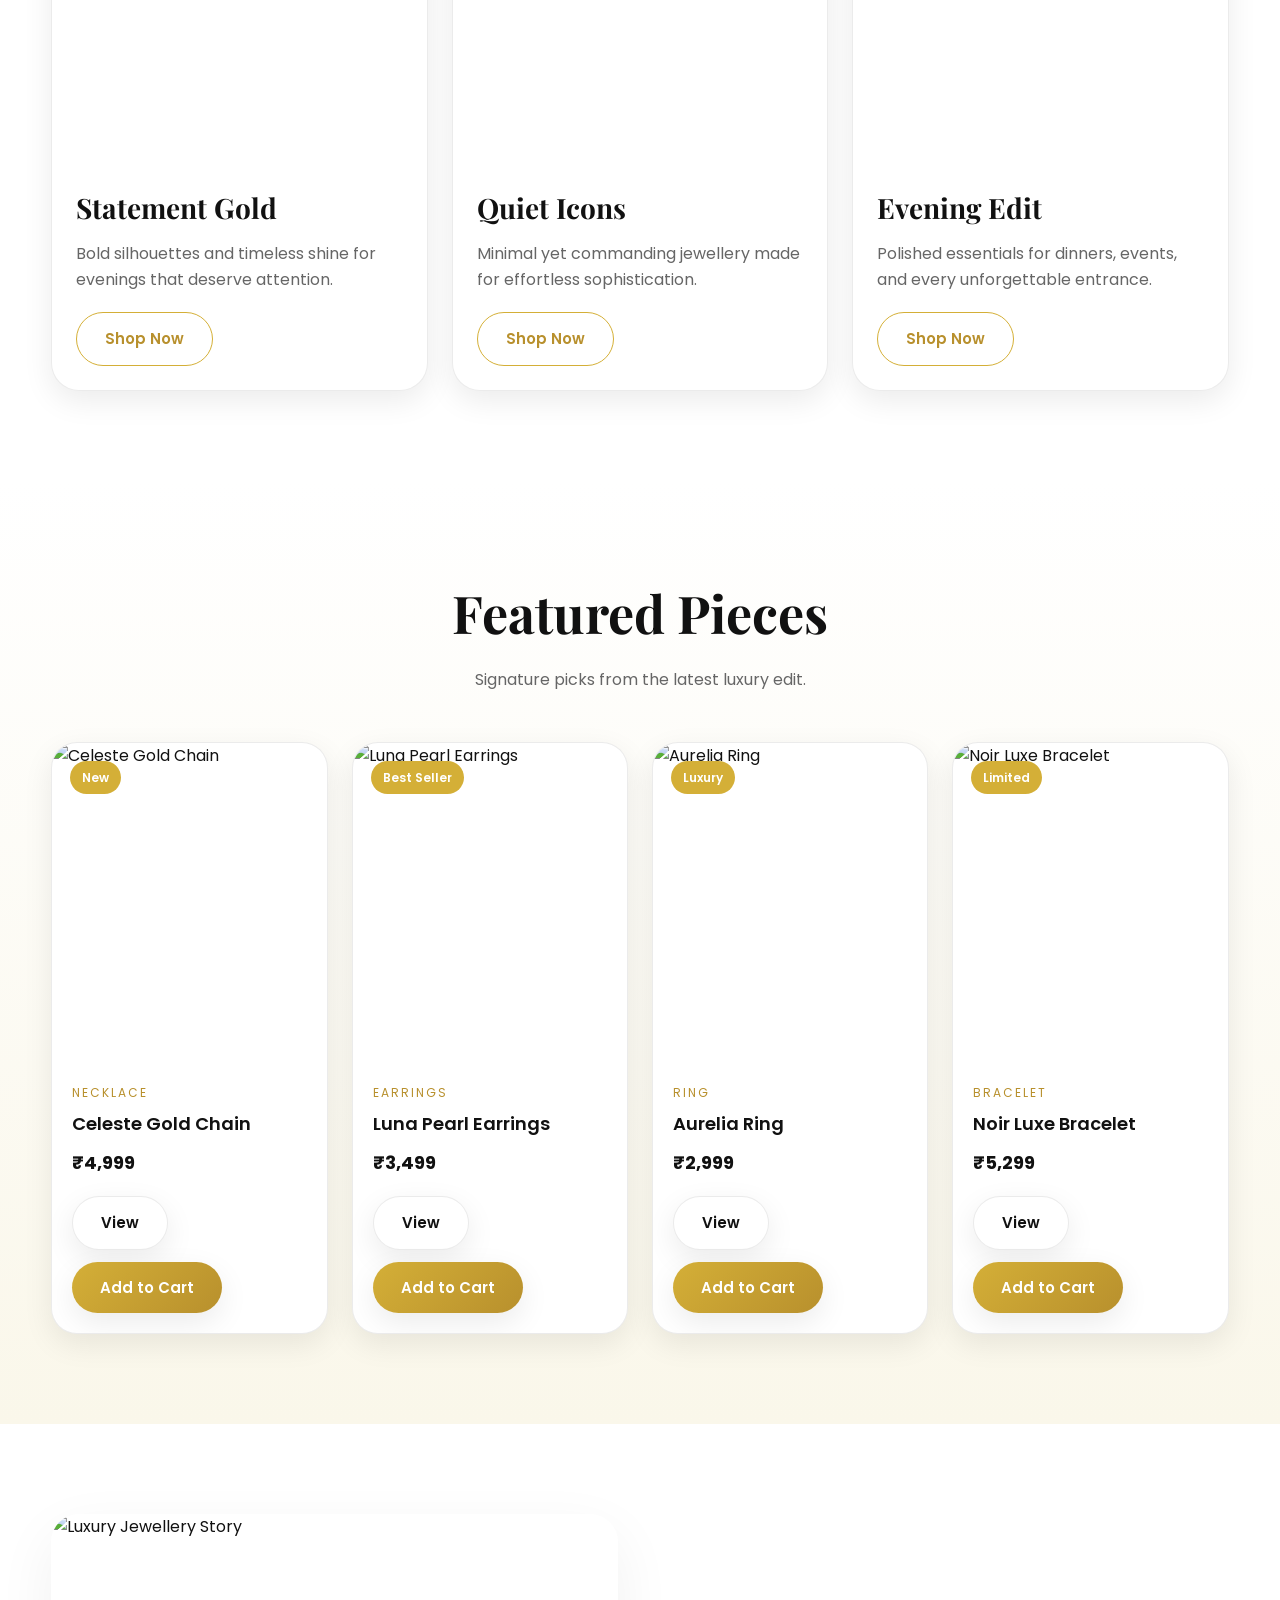
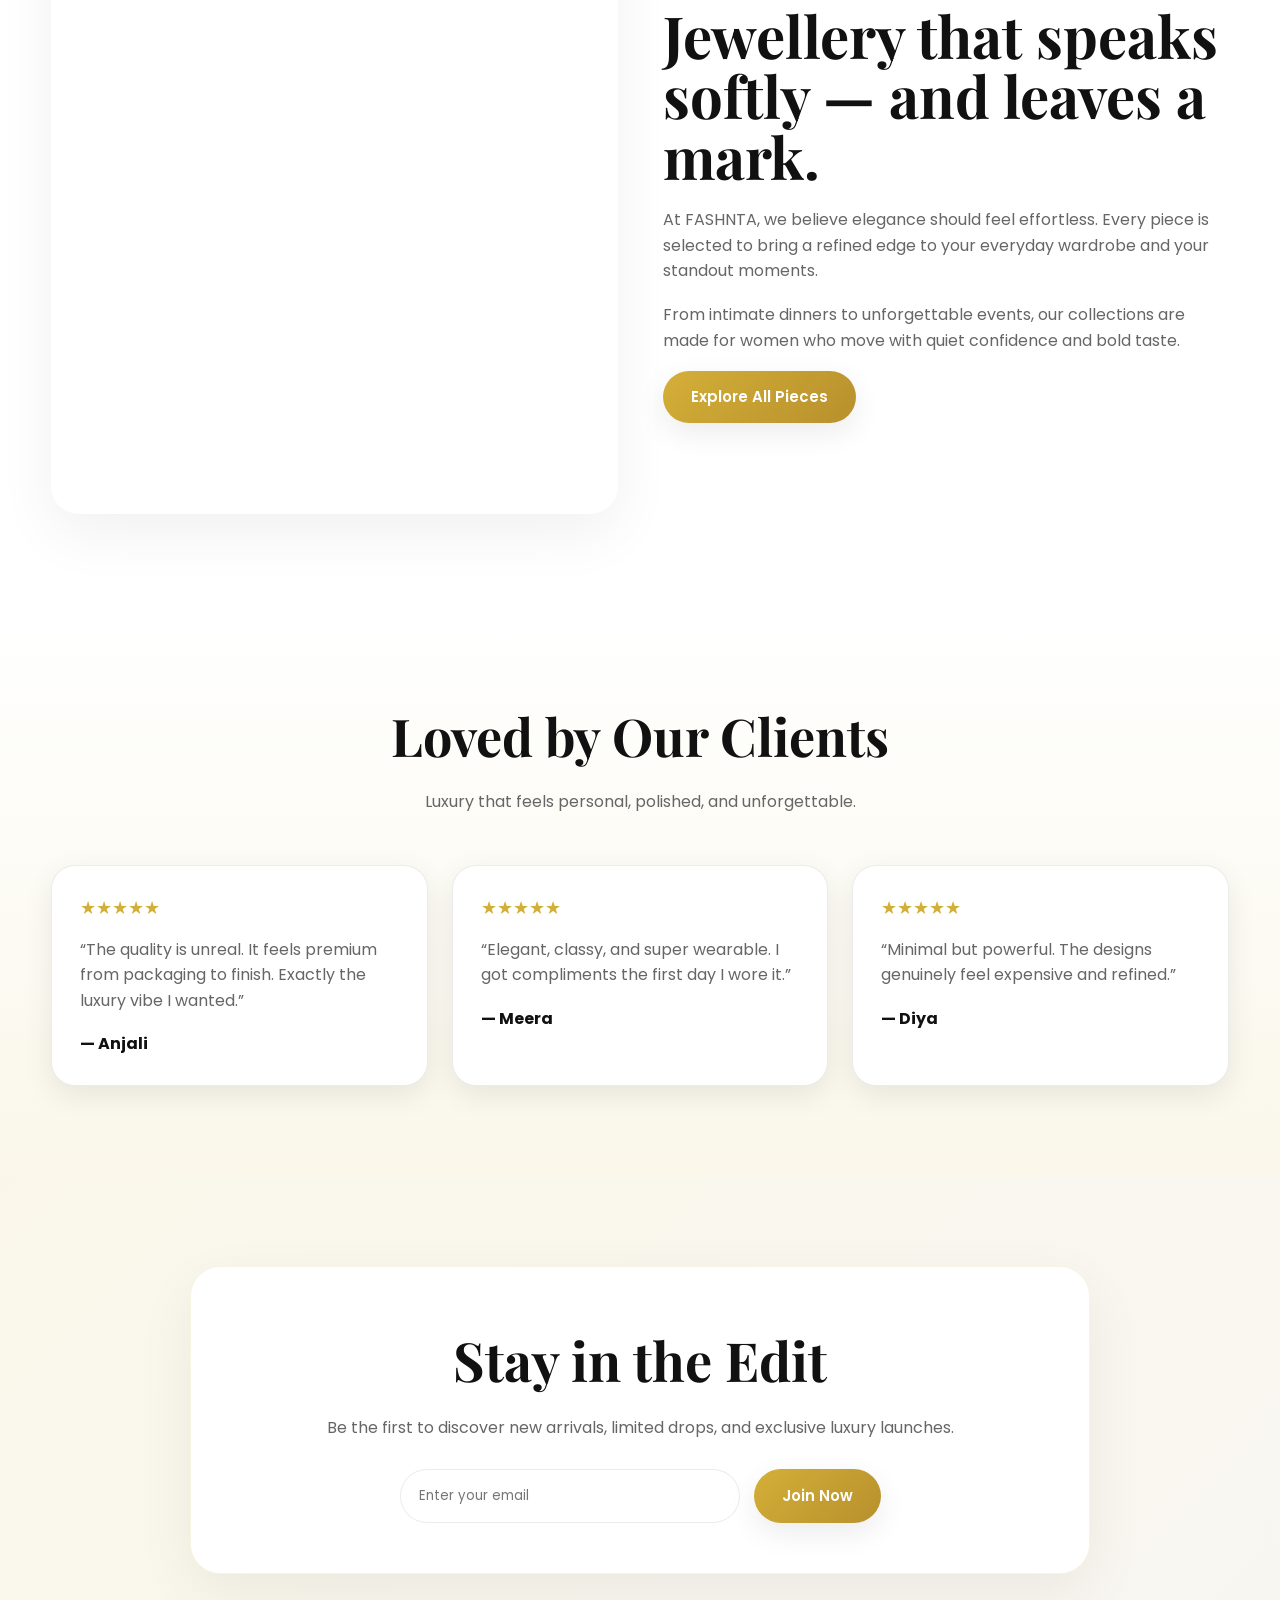
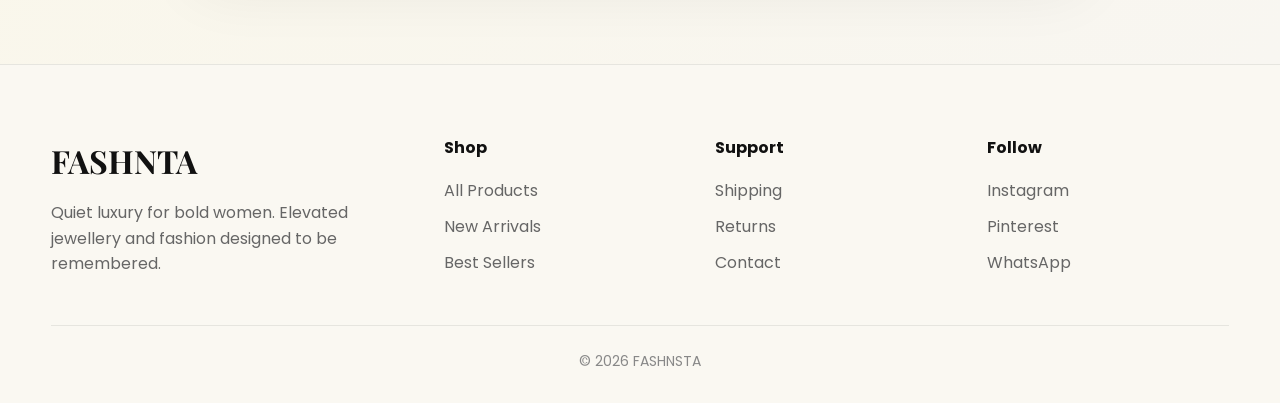
==== commit 3cb3dbc4: "Update index.html" ====
--- a/index.html
+++ b/index.html
@@ -307,46 +307,28 @@
   <!-- =========================
        SECRET ADMIN LOGIN
   ========================= -->
-  <script>
-    let adminClickCount = 0;
-    const secretTrigger = document.getElementById("secretAdminTrigger");
-
-    if (secretTrigger) {
-      secretTrigger.addEventListener("click", () => {
-        adminClickCount++;
-
-        if (adminClickCount >= 5) {
-          window.location.href = "admin-login.html";
-        }
-
-        setTimeout(() => {
-          adminClickCount = 0;
-        }, 3000);
-      });
+ <script>
+document.addEventListener("DOMContentLoaded", function () {
+  let clickCount = 0;
+  let clickTimer;
+
+  const secretTrigger = document.getElementById("secretAdminTrigger");
+
+  if (!secretTrigger) return;
+
+  secretTrigger.addEventListener("click", function () {
+    clickCount++;
+
+    clearTimeout(clickTimer);
+    clickTimer = setTimeout(function () {
+      clickCount = 0;
+    }, 1500);
+
+    if (clickCount >= 5) {
+      clickCount = 0;
+      window.location.href = "admin.html";
     }
-  </script>
-<script>
-document.addEventListener("DOMContentLoaded", () => {
-  let clickCount = 0;
-  let timer;
-
-  const trigger = document.getElementById("secretAdminTrigger");
-
-  if (trigger) {
-    trigger.addEventListener("click", () => {
-      clickCount++;
-
-      clearTimeout(timer);
-      timer = setTimeout(() => {
-        clickCount = 0;
-      }, 1500);
-
-      if (clickCount >= 5) {
-        clickCount = 0;
-        window.location.href = "admin.html";
-      }
-    });
-  }
+  });
 });
 </script>
 </body>
--- a/style.css
+++ b/style.css
@@ -1188,13 +1188,8 @@
   }
 }
 #secretAdminTrigger {
-  position: fixed;
-  bottom: 5px;
-  right: 5px;
-  width: 15px;
-  height: 15px;
-  opacity: 0;
-  z-index: 9999;
+  cursor: default;
+  user-select: none;
 }
 .admin-hidden {
   display: none !important;
